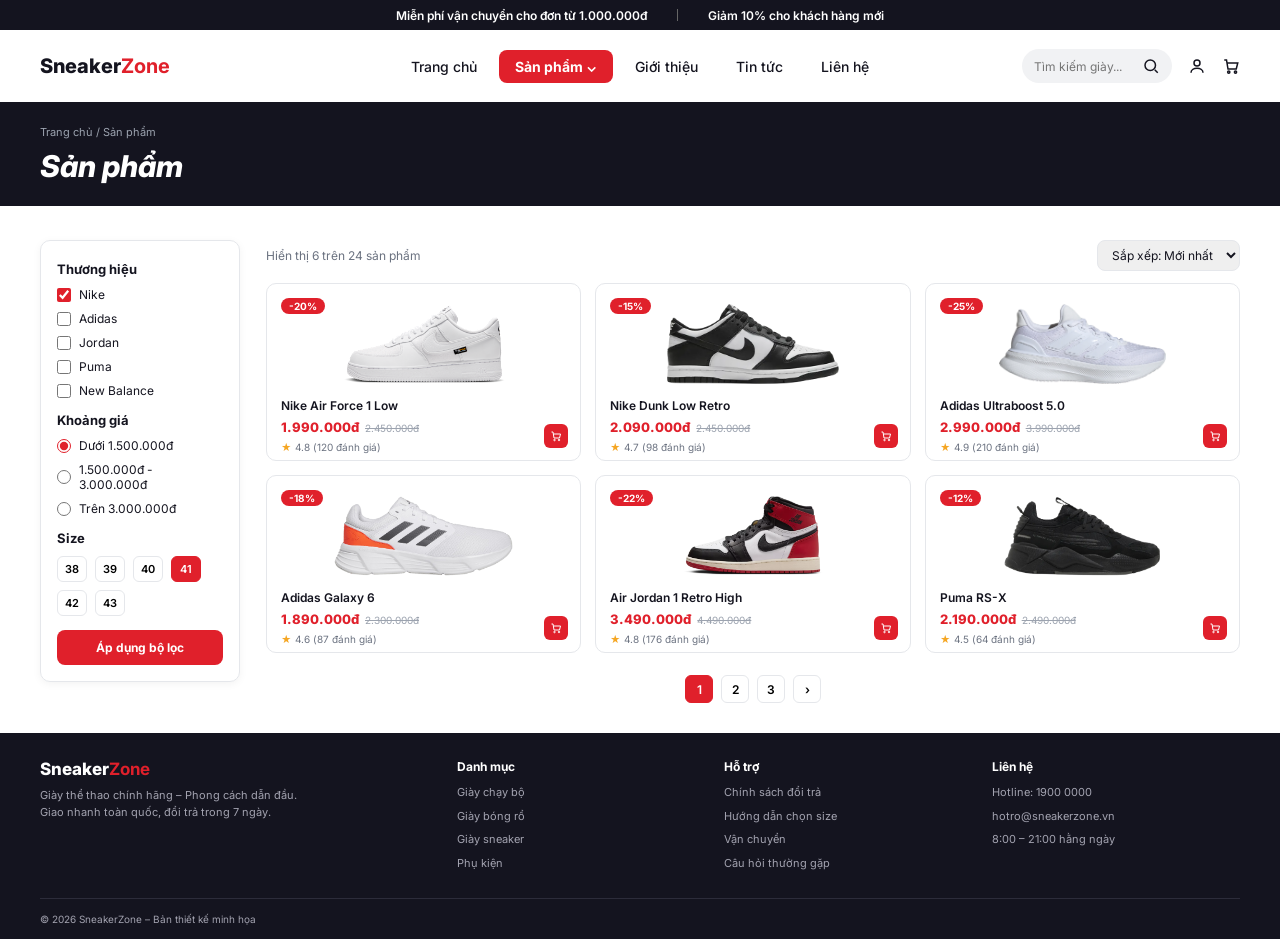
==== san-pham.html @ 41e07c33 "sneaker zone" ====
<!DOCTYPE html>
<html lang="vi">
<head>
<meta charset="UTF-8">
<meta name="viewport" content="width=device-width, initial-scale=1">
<title>SneakerZone - Sản phẩm</title>
<link href="https://fonts.googleapis.com/css2?family=Inter:wght@400;500;600;700;800;900&display=swap" rel="stylesheet">
<link rel="stylesheet" href="css/san-pham.css">
</head>
<body>
<div class="topbar"><span>Miễn phí vận chuyển cho đơn từ 1.000.000đ</span><i></i><span>Giảm 10% cho khách hàng mới</span></div>
<header>
  <a class="logo" href="index.html"><img src="images/logo.png" alt=""><span>Sneaker<b>Zone</b></span></a>
  <nav>
    <a href="index.html">Trang chủ</a>
    <a class="active" href="san-pham.html">Sản phẩm ⌄</a>
    <a href="gioi-thieu.html">Giới thiệu</a>
    <a href="tin-tuc.html">Tin tức</a>
    <a href="lien-he.html">Liên hệ</a>
  </nav>
  <div class="tools">
    <div class="search"><input placeholder="Tìm kiếm giày..."><svg viewBox="0 0 24 24" width="16" height="16" fill="none" stroke="#14141f" stroke-width="2"><circle cx="11" cy="11" r="7"/><path d="M21 21l-4-4"/></svg></div>
    <svg viewBox="0 0 24 24"><circle cx="12" cy="8" r="4"/><path d="M4 21c0-4 4-6 8-6s8 2 8 6"/></svg>
    <svg viewBox="0 0 24 24"><path d="M3 4h3l2 12h11l2-8H7"/><circle cx="9" cy="20" r="1.5"/><circle cx="18" cy="20" r="1.5"/></svg>
  </div>
</header>

<div class="pagehead"><small>Trang chủ / Sản phẩm</small><h1>Sản phẩm</h1></div>

<div class="wrap">
  <aside class="filter">
    <h4>Thương hiệu</h4>
    <label><input type="checkbox" checked> Nike</label>
    <label><input type="checkbox"> Adidas</label>
    <label><input type="checkbox"> Jordan</label>
    <label><input type="checkbox"> Puma</label>
    <label><input type="checkbox"> New Balance</label>
    <h4 style="margin-top:14px">Khoảng giá</h4>
    <label><input type="radio" name="gia" checked> Dưới 1.500.000đ</label>
    <label><input type="radio" name="gia"> 1.500.000đ - 3.000.000đ</label>
    <label><input type="radio" name="gia"> Trên 3.000.000đ</label>
    <h4 style="margin-top:14px">Size</h4>
    <div class="sizes" id="sizes"><button>38</button><button>39</button><button>40</button><button class="on">41</button><button>42</button><button>43</button></div>
    <button class="apply" onclick="alert('Đã áp dụng bộ lọc')">Áp dụng bộ lọc</button>
  </aside>
  <main>
    <div class="bar"><span>Hiển thị 6 trên 24 sản phẩm</span>
      <select><option>Sắp xếp: Mới nhất</option><option>Giá tăng dần</option><option>Giá giảm dần</option></select></div>
    <div class="grid3" id="list"></div>
    <div class="pager" id="pager"><button class="on">1</button><button>2</button><button>3</button><button>›</button></div>
  </main>
</div>

<footer>
  <div class="fgrid">
    <div><div class="flogo">Sneaker<b>Zone</b></div><p>Giày thể thao chính hãng – Phong cách dẫn đầu.<br>Giao nhanh toàn quốc, đổi trả trong 7 ngày.</p></div>
    <div><h5>Danh mục</h5><a href="#">Giày chạy bộ</a><a href="#">Giày bóng rổ</a><a href="#">Giày sneaker</a><a href="#">Phụ kiện</a></div>
    <div><h5>Hỗ trợ</h5><a href="#">Chính sách đổi trả</a><a href="#">Hướng dẫn chọn size</a><a href="#">Vận chuyển</a><a href="#">Câu hỏi thường gặp</a></div>
    <div><h5>Liên hệ</h5><p>Hotline: 1900 0000</p><p>hotro@sneakerzone.vn</p><p>8:00 – 21:00 hằng ngày</p></div>
  </div>
  <div class="copy">© 2026 SneakerZone – Bản thiết kế minh họa</div>
</footer>

<script src="js/san-pham.js"></script>
</body>
</html>
---- css/san-pham.css ----
*{margin:0;padding:0;box-sizing:border-box}
:root{--red:#e0202b;--dark:#14141f;--gray:#6b7280;--line:#e5e7eb}
body{font-family:'Inter',sans-serif;color:var(--dark);background:#fff}
a{text-decoration:none;color:inherit}
.topbar{background:var(--dark);color:#fff;font-size:12px;font-weight:600;height:30px;display:flex;justify-content:center;align-items:center;gap:30px}
.topbar i{width:1px;height:12px;background:#666}
header{height:72px;display:flex;align-items:center;justify-content:space-between;padding:0 40px;background:#fff}
.logo{display:flex;align-items:center;gap:8px;font-weight:800;font-size:20px;width:260px}
.logo img{height:100px;width:auto;object-fit:contain;margin-right:-8px}
.logo b{color:var(--red)}
nav{display:flex;gap:6px;align-items:center;font-size:14px;font-weight:500}
nav a{padding:8px 16px;border-radius:8px}
nav a.active{background:var(--red);color:#fff;font-weight:700}
.tools{display:flex;align-items:center;gap:16px;width:260px;justify-content:flex-end}
.search{background:#f1f2f4;border-radius:20px;height:34px;width:150px;display:flex;align-items:center;justify-content:space-between;padding:0 12px;font-size:12px;color:#9ca3af}
.search input{border:0;background:transparent;outline:0;width:100px;font:inherit}
.tools svg{width:18px;height:18px;stroke:var(--dark);fill:none;stroke-width:2}
.pagehead{background:var(--dark);color:#fff;padding:18px 40px 22px}
.pagehead small{font-size:11px;color:#9ca3af}
.pagehead h1{font-size:30px;font-weight:800;font-style:italic;margin-top:8px}
.wrap{display:grid;grid-template-columns:200px 1fr;gap:26px;padding:34px 40px 30px;align-items:start}
.filter{border:1px solid var(--line);border-radius:10px;padding:16px;box-shadow:0 2px 8px rgba(0,0,0,.05)}
.filter h4{font-size:13px;font-weight:700;margin:4px 0 10px}
.filter label{display:flex;align-items:center;gap:8px;font-size:12px;margin-bottom:9px;cursor:pointer}
.filter input{accent-color:var(--red);width:14px;height:14px}
.sizes{display:flex;flex-wrap:wrap;gap:8px;margin-bottom:14px}
.sizes button{width:30px;height:26px;border:1px solid var(--line);border-radius:6px;background:#fff;font:600 11px 'Inter';cursor:pointer}
.sizes button.on{background:var(--red);color:#fff;border-color:var(--red)}
.apply{width:100%;background:var(--red);color:#fff;border:0;border-radius:8px;padding:10px;font:700 12px 'Inter';cursor:pointer}
.bar{display:flex;justify-content:space-between;align-items:center;font-size:12px;color:var(--gray);margin-bottom:12px}
.bar select{border:1px solid var(--line);border-radius:8px;padding:6px 10px;font:12px 'Inter';color:var(--dark)}
.grid3{display:grid;grid-template-columns:repeat(3,1fr);gap:14px}
.card{border:1px solid var(--line);border-radius:10px;padding:14px;position:relative;background:#fff;cursor:pointer;transition:.2s;height:178px}
.card:hover{box-shadow:0 6px 18px rgba(0,0,0,.1);transform:translateY(-2px)}
.badge{position:absolute;left:14px;top:14px;background:var(--red);color:#fff;font-size:10px;font-weight:700;padding:2px 8px;border-radius:10px;z-index:1}
.card img{width:100%;height:80px;object-fit:contain;margin:6px 0 10px}
.card h3{font-size:12px;font-weight:600;margin-bottom:6px}
.price{color:var(--red);font-weight:800;font-size:13px}
.price s{color:#9ca3af;font-weight:400;font-size:10px;margin-left:6px}
.rate{font-size:10px;color:var(--gray);margin-top:6px}
.rate::before{content:"★";color:#f5a623;margin-right:4px}
.cart{position:absolute;right:12px;bottom:12px;width:24px;height:24px;border-radius:6px;background:var(--red);border:0;cursor:pointer;display:grid;place-items:center}
.cart svg{width:12px;height:12px;stroke:#fff;fill:none;stroke-width:2}
.pager{display:flex;justify-content:center;gap:8px;margin-top:22px}
.pager button{width:28px;height:28px;border-radius:6px;border:1px solid var(--line);background:#fff;font:600 12px 'Inter';cursor:pointer}
.pager button.on{background:var(--red);color:#fff;border-color:var(--red)}
footer{background:var(--dark);color:#fff;padding:26px 40px 14px}
.fgrid{display:grid;grid-template-columns:1.6fr 1fr 1fr 1fr;gap:20px;padding-bottom:20px;border-bottom:1px solid #2c2c3a}
.fgrid h5{font-size:12px;font-weight:700;margin-bottom:10px}
.fgrid p,.fgrid a{display:block;font-size:11px;color:#a3a3b0;margin-bottom:7px;line-height:1.5}
.fgrid a:hover{color:#fff}
.flogo{font-size:17px;font-weight:800;margin-bottom:8px}
.flogo b{color:var(--red)}
.copy{font-size:10px;color:#a3a3b0;padding-top:14px}
@media (max-width:900px){
  html,body{overflow-x:hidden}
  img{max-width:100%}
  .topbar{height:auto;min-height:30px;font-size:11px;gap:10px;padding:4px 8px;text-align:center}
  header{height:auto;flex-wrap:wrap;padding:8px 16px;gap:8px}
  .logo{width:auto;font-size:18px}
  .logo img{height:44px;margin:0}
  nav{order:3;width:100%;overflow-x:auto;white-space:nowrap;gap:4px}
  nav a{padding:8px 12px;flex:none}
  .tools{width:auto;margin-left:auto}
  .search{display:none}
  .pagehead,.intro,.stats,.values,.contact,.sec-head,.grid5,.features,.banners,footer{padding-left:16px;padding-right:16px}
  .h2r,.cta,.map{margin-left:16px;margin-right:16px}
  .wrap,.intro,.contact,.banners,.values{grid-template-columns:1fr}
  .grid5,.grid3,.features,.stats,.fgrid{grid-template-columns:repeat(2,1fr)}
  .cta{height:auto;flex-direction:column;gap:12px;padding:20px;text-align:center}
  .hero{aspect-ratio:auto;min-height:420px}
}
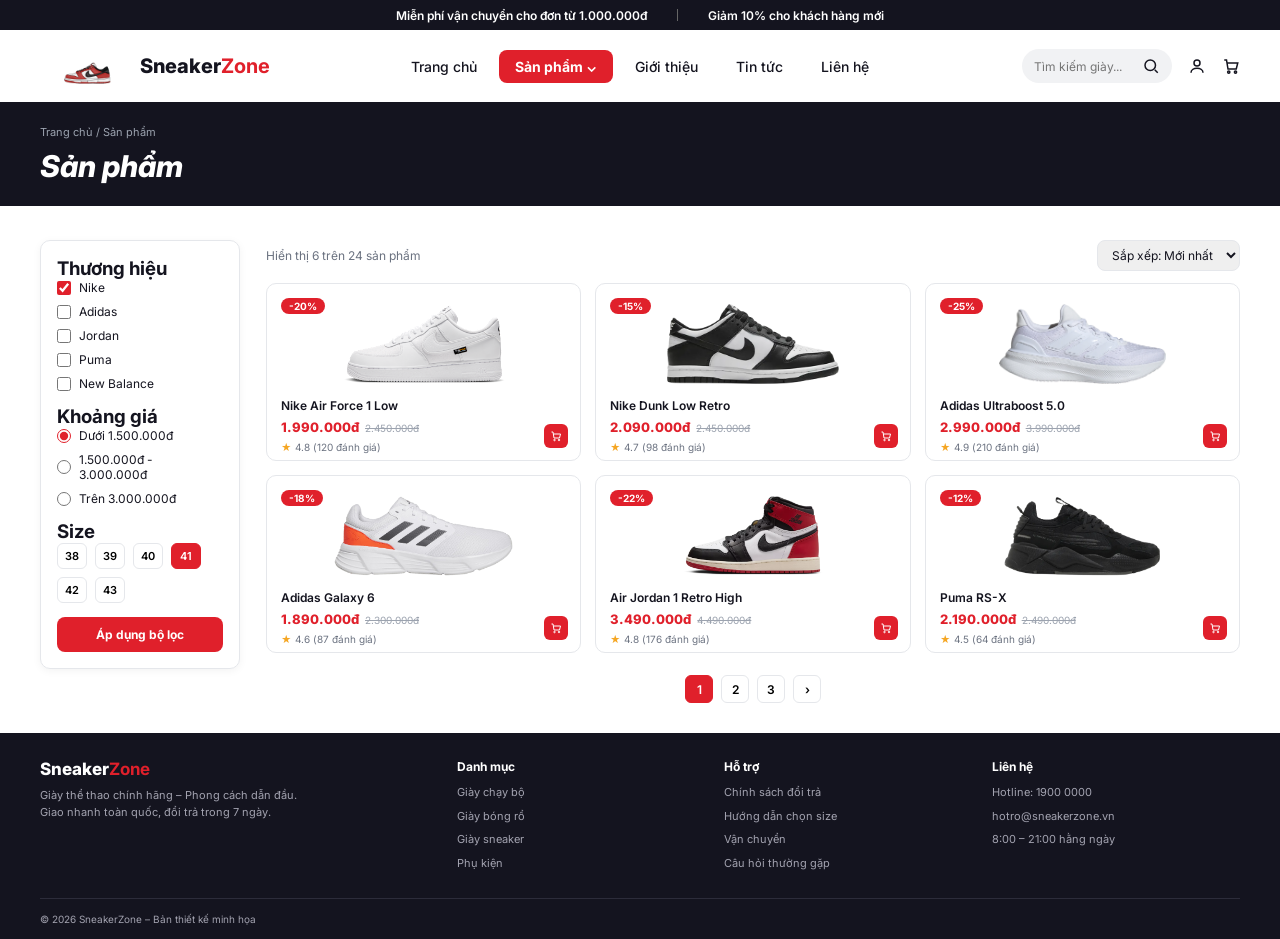
==== commit 15fc9fa6: "Fix W3C warnings on index" ====
--- a/san-pham.html
+++ b/san-pham.html
@@ -29,17 +29,17 @@
 
 <div class="wrap">
   <aside class="filter">
-    <h4>Thương hiệu</h4>
+    <h3>Thương hiệu</h3>
     <label><input type="checkbox" checked> Nike</label>
     <label><input type="checkbox"> Adidas</label>
     <label><input type="checkbox"> Jordan</label>
     <label><input type="checkbox"> Puma</label>
     <label><input type="checkbox"> New Balance</label>
-    <h4 style="margin-top:14px">Khoảng giá</h4>
+    <h3 style="margin-top:14px">Khoảng giá</h3>
     <label><input type="radio" name="gia" checked> Dưới 1.500.000đ</label>
     <label><input type="radio" name="gia"> 1.500.000đ - 3.000.000đ</label>
     <label><input type="radio" name="gia"> Trên 3.000.000đ</label>
-    <h4 style="margin-top:14px">Size</h4>
+    <h3 style="margin-top:14px">Size</h3>
     <div class="sizes" id="sizes"><button>38</button><button>39</button><button>40</button><button class="on">41</button><button>42</button><button>43</button></div>
     <button class="apply" onclick="alert('Đã áp dụng bộ lọc')">Áp dụng bộ lọc</button>
   </aside>
--- a/css/san-pham.css
+++ b/css/san-pham.css
@@ -1,72 +1,417 @@
-*{margin:0;padding:0;box-sizing:border-box}
-:root{--red:#e0202b;--dark:#14141f;--gray:#6b7280;--line:#e5e7eb}
-body{font-family:'Inter',sans-serif;color:var(--dark);background:#fff}
-a{text-decoration:none;color:inherit}
-.topbar{background:var(--dark);color:#fff;font-size:12px;font-weight:600;height:30px;display:flex;justify-content:center;align-items:center;gap:30px}
-.topbar i{width:1px;height:12px;background:#666}
-header{height:72px;display:flex;align-items:center;justify-content:space-between;padding:0 40px;background:#fff}
-.logo{display:flex;align-items:center;gap:8px;font-weight:800;font-size:20px;width:260px}
-.logo img{height:100px;width:auto;object-fit:contain;margin-right:-8px}
-.logo b{color:var(--red)}
-nav{display:flex;gap:6px;align-items:center;font-size:14px;font-weight:500}
-nav a{padding:8px 16px;border-radius:8px}
-nav a.active{background:var(--red);color:#fff;font-weight:700}
-.tools{display:flex;align-items:center;gap:16px;width:260px;justify-content:flex-end}
-.search{background:#f1f2f4;border-radius:20px;height:34px;width:150px;display:flex;align-items:center;justify-content:space-between;padding:0 12px;font-size:12px;color:#9ca3af}
-.search input{border:0;background:transparent;outline:0;width:100px;font:inherit}
-.tools svg{width:18px;height:18px;stroke:var(--dark);fill:none;stroke-width:2}
-.pagehead{background:var(--dark);color:#fff;padding:18px 40px 22px}
-.pagehead small{font-size:11px;color:#9ca3af}
-.pagehead h1{font-size:30px;font-weight:800;font-style:italic;margin-top:8px}
-.wrap{display:grid;grid-template-columns:200px 1fr;gap:26px;padding:34px 40px 30px;align-items:start}
-.filter{border:1px solid var(--line);border-radius:10px;padding:16px;box-shadow:0 2px 8px rgba(0,0,0,.05)}
-.filter h4{font-size:13px;font-weight:700;margin:4px 0 10px}
-.filter label{display:flex;align-items:center;gap:8px;font-size:12px;margin-bottom:9px;cursor:pointer}
-.filter input{accent-color:var(--red);width:14px;height:14px}
-.sizes{display:flex;flex-wrap:wrap;gap:8px;margin-bottom:14px}
-.sizes button{width:30px;height:26px;border:1px solid var(--line);border-radius:6px;background:#fff;font:600 11px 'Inter';cursor:pointer}
-.sizes button.on{background:var(--red);color:#fff;border-color:var(--red)}
-.apply{width:100%;background:var(--red);color:#fff;border:0;border-radius:8px;padding:10px;font:700 12px 'Inter';cursor:pointer}
-.bar{display:flex;justify-content:space-between;align-items:center;font-size:12px;color:var(--gray);margin-bottom:12px}
-.bar select{border:1px solid var(--line);border-radius:8px;padding:6px 10px;font:12px 'Inter';color:var(--dark)}
-.grid3{display:grid;grid-template-columns:repeat(3,1fr);gap:14px}
-.card{border:1px solid var(--line);border-radius:10px;padding:14px;position:relative;background:#fff;cursor:pointer;transition:.2s;height:178px}
-.card:hover{box-shadow:0 6px 18px rgba(0,0,0,.1);transform:translateY(-2px)}
-.badge{position:absolute;left:14px;top:14px;background:var(--red);color:#fff;font-size:10px;font-weight:700;padding:2px 8px;border-radius:10px;z-index:1}
-.card img{width:100%;height:80px;object-fit:contain;margin:6px 0 10px}
-.card h3{font-size:12px;font-weight:600;margin-bottom:6px}
-.price{color:var(--red);font-weight:800;font-size:13px}
-.price s{color:#9ca3af;font-weight:400;font-size:10px;margin-left:6px}
-.rate{font-size:10px;color:var(--gray);margin-top:6px}
-.rate::before{content:"★";color:#f5a623;margin-right:4px}
-.cart{position:absolute;right:12px;bottom:12px;width:24px;height:24px;border-radius:6px;background:var(--red);border:0;cursor:pointer;display:grid;place-items:center}
-.cart svg{width:12px;height:12px;stroke:#fff;fill:none;stroke-width:2}
-.pager{display:flex;justify-content:center;gap:8px;margin-top:22px}
-.pager button{width:28px;height:28px;border-radius:6px;border:1px solid var(--line);background:#fff;font:600 12px 'Inter';cursor:pointer}
-.pager button.on{background:var(--red);color:#fff;border-color:var(--red)}
-footer{background:var(--dark);color:#fff;padding:26px 40px 14px}
-.fgrid{display:grid;grid-template-columns:1.6fr 1fr 1fr 1fr;gap:20px;padding-bottom:20px;border-bottom:1px solid #2c2c3a}
-.fgrid h5{font-size:12px;font-weight:700;margin-bottom:10px}
-.fgrid p,.fgrid a{display:block;font-size:11px;color:#a3a3b0;margin-bottom:7px;line-height:1.5}
-.fgrid a:hover{color:#fff}
-.flogo{font-size:17px;font-weight:800;margin-bottom:8px}
-.flogo b{color:var(--red)}
-.copy{font-size:10px;color:#a3a3b0;padding-top:14px}
-@media (max-width:900px){
-  html,body{overflow-x:hidden}
-  img{max-width:100%}
-  .topbar{height:auto;min-height:30px;font-size:11px;gap:10px;padding:4px 8px;text-align:center}
-  header{height:auto;flex-wrap:wrap;padding:8px 16px;gap:8px}
-  .logo{width:auto;font-size:18px}
-  .logo img{height:44px;margin:0}
-  nav{order:3;width:100%;overflow-x:auto;white-space:nowrap;gap:4px}
-  nav a{padding:8px 12px;flex:none}
-  .tools{width:auto;margin-left:auto}
-  .search{display:none}
-  .pagehead,.intro,.stats,.values,.contact,.sec-head,.grid5,.features,.banners,footer{padding-left:16px;padding-right:16px}
-  .h2r,.cta,.map{margin-left:16px;margin-right:16px}
-  .wrap,.intro,.contact,.banners,.values{grid-template-columns:1fr}
-  .grid5,.grid3,.features,.stats,.fgrid{grid-template-columns:repeat(2,1fr)}
-  .cta{height:auto;flex-direction:column;gap:12px;padding:20px;text-align:center}
-  .hero{aspect-ratio:auto;min-height:420px}
+* {
+  margin:0;
+  padding:0;
+  box-sizing:border-box
+}
+:root {
+  --red:#e0202b;
+  --dark:#14141f;
+  --gray:#6b7280;
+  --line:#e5e7eb
+}
+body {
+  font-family:'Inter',sans-serif;
+  color:var(--dark);
+  background:#fff
+}
+a {
+  text-decoration:none;
+  color:inherit
+}
+.topbar {
+  background:var(--dark);
+  color:#fff;
+  font-size:12px;
+  font-weight:600;
+  height:30px;
+  display:flex;
+  justify-content:center;
+  align-items:center;
+  gap:30px
+}
+.topbar i {
+  width:1px;
+  height:12px;
+  background:#666
+}
+header {
+  height:72px;
+  display:flex;
+  align-items:center;
+  justify-content:space-between;
+  padding:0 40px;
+  background:#fff
+}
+.logo {
+  display:flex;
+  align-items:center;
+  gap:8px;
+  font-weight:800;
+  font-size:20px;
+  width:260px
+}
+.logo img {
+  height:100px;
+  width:auto;
+  object-fit:contain;
+  margin-right:-8px
+}
+.logo b {
+  color:var(--red)
+}
+nav {
+  display:flex;
+  gap:6px;
+  align-items:center;
+  font-size:14px;
+  font-weight:500
+}
+nav a {
+  padding:8px 16px;
+  border-radius:8px
+}
+nav a.active {
+  background:var(--red);
+  color:#fff;
+  font-weight:700
+}
+.tools {
+  display:flex;
+  align-items:center;
+  gap:16px;
+  width:260px;
+  justify-content:flex-end
+}
+.search {
+  background:#f1f2f4;
+  border-radius:20px;
+  height:34px;
+  width:150px;
+  display:flex;
+  align-items:center;
+  justify-content:space-between;
+  padding:0 12px;
+  font-size:12px;
+  color:#9ca3af
+}
+.search input {
+  border:0;
+  background:transparent;
+  outline:0;
+  width:100px;
+  font:inherit
+}
+.tools svg {
+  width:18px;
+  height:18px;
+  stroke:var(--dark);
+  fill:none;
+  stroke-width:2
+}
+.pagehead {
+  background:var(--dark);
+  color:#fff;
+  padding:18px 40px 22px
+}
+.pagehead small {
+  font-size:11px;
+  color:#9ca3af
+}
+.pagehead h1 {
+  font-size:30px;
+  font-weight:800;
+  font-style:italic;
+  margin-top:8px
+}
+.wrap {
+  display:grid;
+  grid-template-columns:200px 1fr;
+  gap:26px;
+  padding:34px 40px 30px;
+  align-items:start
+}
+.filter {
+  border:1px solid var(--line);
+  border-radius:10px;
+  padding:16px;
+  box-shadow:0 2px 8px rgba(0,0,0,.05)
+}
+.filter h4 {
+  font-size:13px;
+  font-weight:700;
+  margin:4px 0 10px
+}
+.filter label {
+  display:flex;
+  align-items:center;
+  gap:8px;
+  font-size:12px;
+  margin-bottom:9px;
+  cursor:pointer
+}
+.filter input {
+  accent-color:var(--red);
+  width:14px;
+  height:14px
+}
+.sizes {
+  display:flex;
+  flex-wrap:wrap;
+  gap:8px;
+  margin-bottom:14px
+}
+.sizes button {
+  width:30px;
+  height:26px;
+  border:1px solid var(--line);
+  border-radius:6px;
+  background:#fff;
+  font:600 11px 'Inter';
+  cursor:pointer
+}
+.sizes button.on {
+  background:var(--red);
+  color:#fff;
+  border-color:var(--red)
+}
+.apply {
+  width:100%;
+  background:var(--red);
+  color:#fff;
+  border:0;
+  border-radius:8px;
+  padding:10px;
+  font:700 12px 'Inter';
+  cursor:pointer
+}
+.bar {
+  display:flex;
+  justify-content:space-between;
+  align-items:center;
+  font-size:12px;
+  color:var(--gray);
+  margin-bottom:12px
+}
+.bar select {
+  border:1px solid var(--line);
+  border-radius:8px;
+  padding:6px 10px;
+  font:12px 'Inter';
+  color:var(--dark)
+}
+.grid3 {
+  display:grid;
+  grid-template-columns:repeat(3,1fr);
+  gap:14px
+}
+.card {
+  border:1px solid var(--line);
+  border-radius:10px;
+  padding:14px;
+  position:relative;
+  background:#fff;
+  cursor:pointer;
+  transition:.2s;
+  height:178px
+}
+.card:hover {
+  box-shadow:0 6px 18px rgba(0,0,0,.1);
+  transform:translateY(-2px)
+}
+.badge {
+  position:absolute;
+  left:14px;
+  top:14px;
+  background:var(--red);
+  color:#fff;
+  font-size:10px;
+  font-weight:700;
+  padding:2px 8px;
+  border-radius:10px;
+  z-index:1
+}
+.card img {
+  width:100%;
+  height:80px;
+  object-fit:contain;
+  margin:6px 0 10px
+}
+.card h3 {
+  font-size:12px;
+  font-weight:600;
+  margin-bottom:6px
+}
+.price {
+  color:var(--red);
+  font-weight:800;
+  font-size:13px
+}
+.price s {
+  color:#9ca3af;
+  font-weight:400;
+  font-size:10px;
+  margin-left:6px
+}
+.rate {
+  font-size:10px;
+  color:var(--gray);
+  margin-top:6px
+}
+.rate::before {
+  content:"★";
+  color:#f5a623;
+  margin-right:4px
+}
+.cart {
+  position:absolute;
+  right:12px;
+  bottom:12px;
+  width:24px;
+  height:24px;
+  border-radius:6px;
+  background:var(--red);
+  border:0;
+  cursor:pointer;
+  display:grid;
+  place-items:center
+}
+.cart svg {
+  width:12px;
+  height:12px;
+  stroke:#fff;
+  fill:none;
+  stroke-width:2
+}
+.pager {
+  display:flex;
+  justify-content:center;
+  gap:8px;
+  margin-top:22px
+}
+.pager button {
+  width:28px;
+  height:28px;
+  border-radius:6px;
+  border:1px solid var(--line);
+  background:#fff;
+  font:600 12px 'Inter';
+  cursor:pointer
+}
+.pager button.on {
+  background:var(--red);
+  color:#fff;
+  border-color:var(--red)
+}
+footer {
+  background:var(--dark);
+  color:#fff;
+  padding:26px 40px 14px
+}
+.fgrid {
+  display:grid;
+  grid-template-columns:1.6fr 1fr 1fr 1fr;
+  gap:20px;
+  padding-bottom:20px;
+  border-bottom:1px solid #2c2c3a
+}
+.fgrid h5 {
+  font-size:12px;
+  font-weight:700;
+  margin-bottom:10px
+}
+.fgrid p,.fgrid a {
+  display:block;
+  font-size:11px;
+  color:#a3a3b0;
+  margin-bottom:7px;
+  line-height:1.5
+}
+.fgrid a:hover {
+  color:#fff
+}
+.flogo {
+  font-size:17px;
+  font-weight:800;
+  margin-bottom:8px
+}
+.flogo b {
+  color:var(--red)
+}
+.copy {
+  font-size:10px;
+  color:#a3a3b0;
+  padding-top:14px
+}
+@media (max-width:900px) {
+  html,body {
+    overflow-x:hidden
+  }
+  img {
+    max-width:100%
+  }
+  .topbar {
+    height:auto;
+    min-height:30px;
+    font-size:11px;
+    gap:10px;
+    padding:4px 8px;
+    text-align:center
+  }
+  header {
+    height:auto;
+    flex-wrap:wrap;
+    padding:8px 16px;
+    gap:8px
+  }
+  .logo {
+    width:auto;
+    font-size:18px
+  }
+  .logo img {
+    height:44px;
+    margin:0
+  }
+  nav {
+    order:3;
+    width:100%;
+    overflow-x:auto;
+    white-space:nowrap;
+    gap:4px
+  }
+  nav a {
+    padding:8px 12px;
+    flex:none
+  }
+  .tools {
+    width:auto;
+    margin-left:auto
+  }
+  .search {
+    display:none
+  }
+  .pagehead,.intro,.stats,.values,.contact,.sec-head,.grid5,.features,.banners,footer {
+    padding-left:16px;
+    padding-right:16px
+  }
+  .h2r,.cta,.map {
+    margin-left:16px;
+    margin-right:16px
+  }
+  .wrap,.intro,.contact,.banners,.values {
+    grid-template-columns:1fr
+  }
+  .grid5,.grid3,.features,.stats,.fgrid {
+    grid-template-columns:repeat(2,1fr)
+  }
+  .cta {
+    height:auto;
+    flex-direction:column;
+    gap:12px;
+    padding:20px;
+    text-align:center
+  }
+  .hero {
+    aspect-ratio:auto;
+    min-height:420px
+  }
 }
